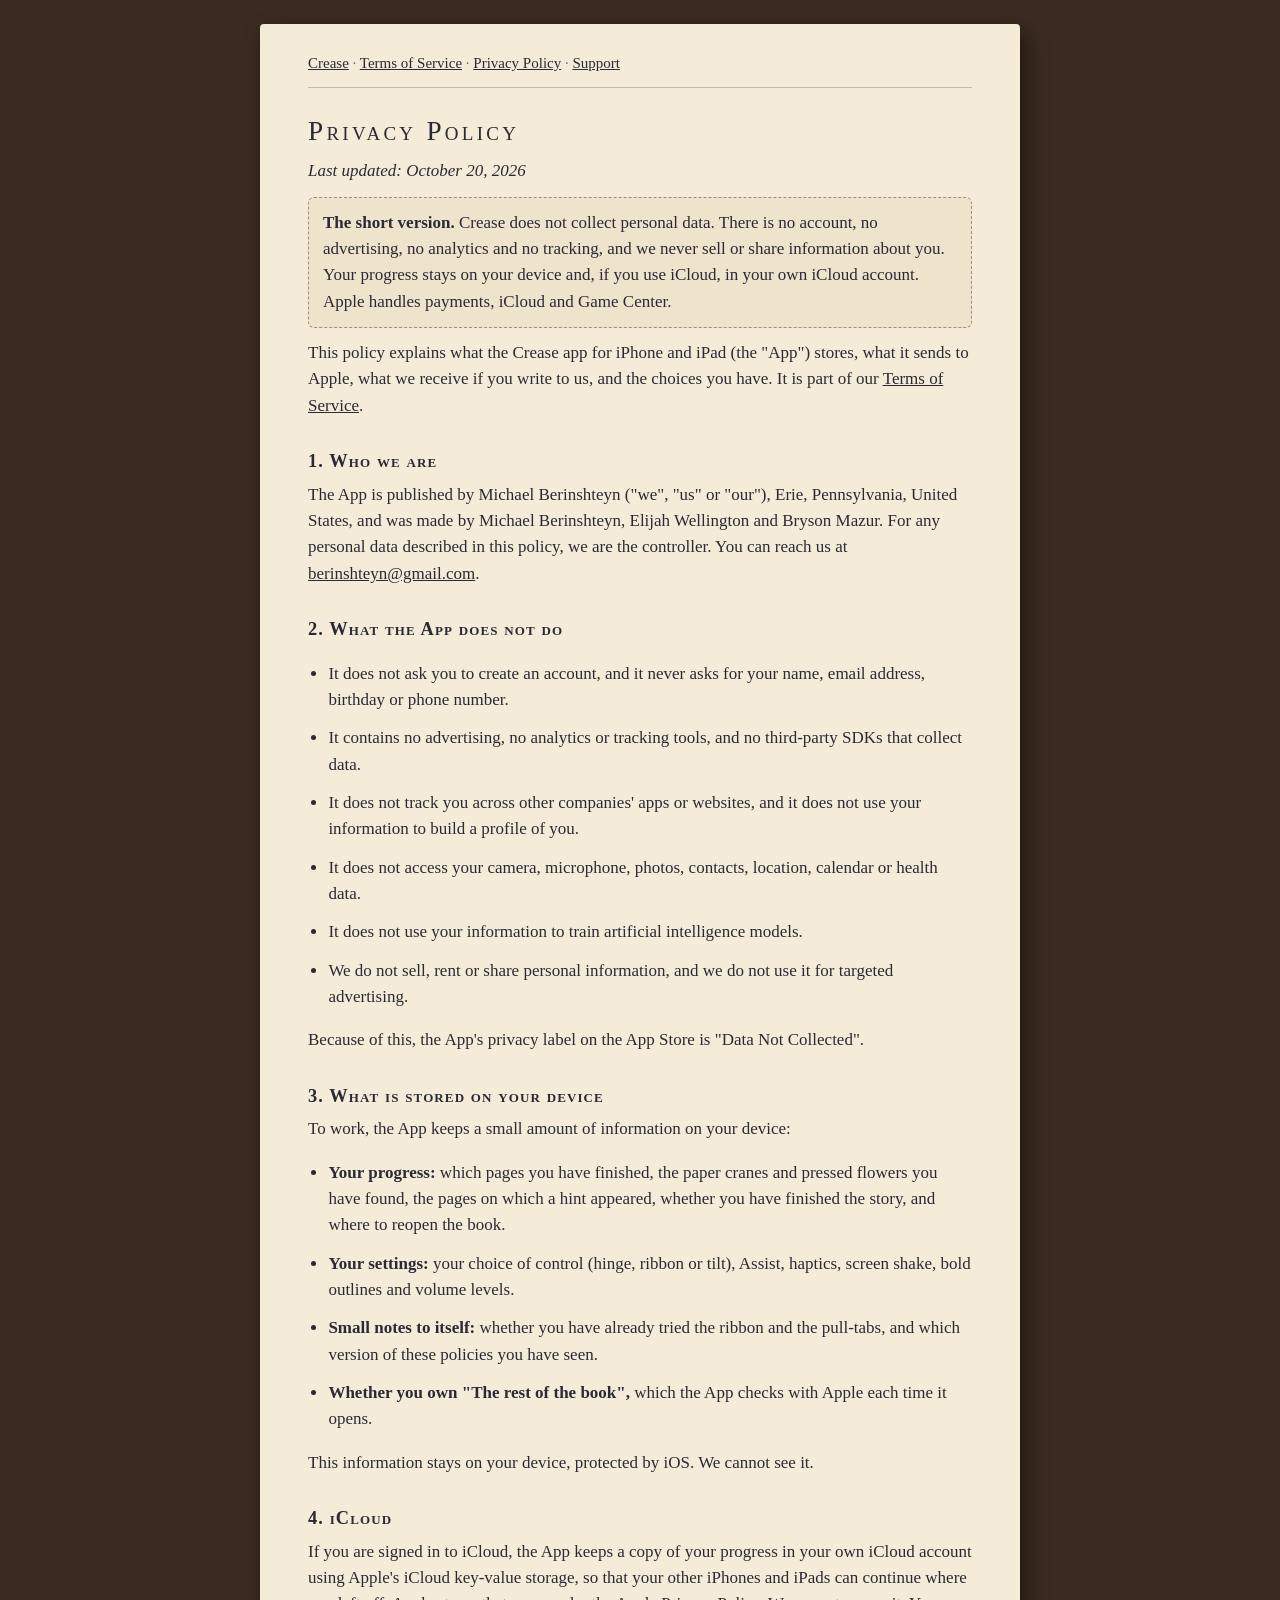
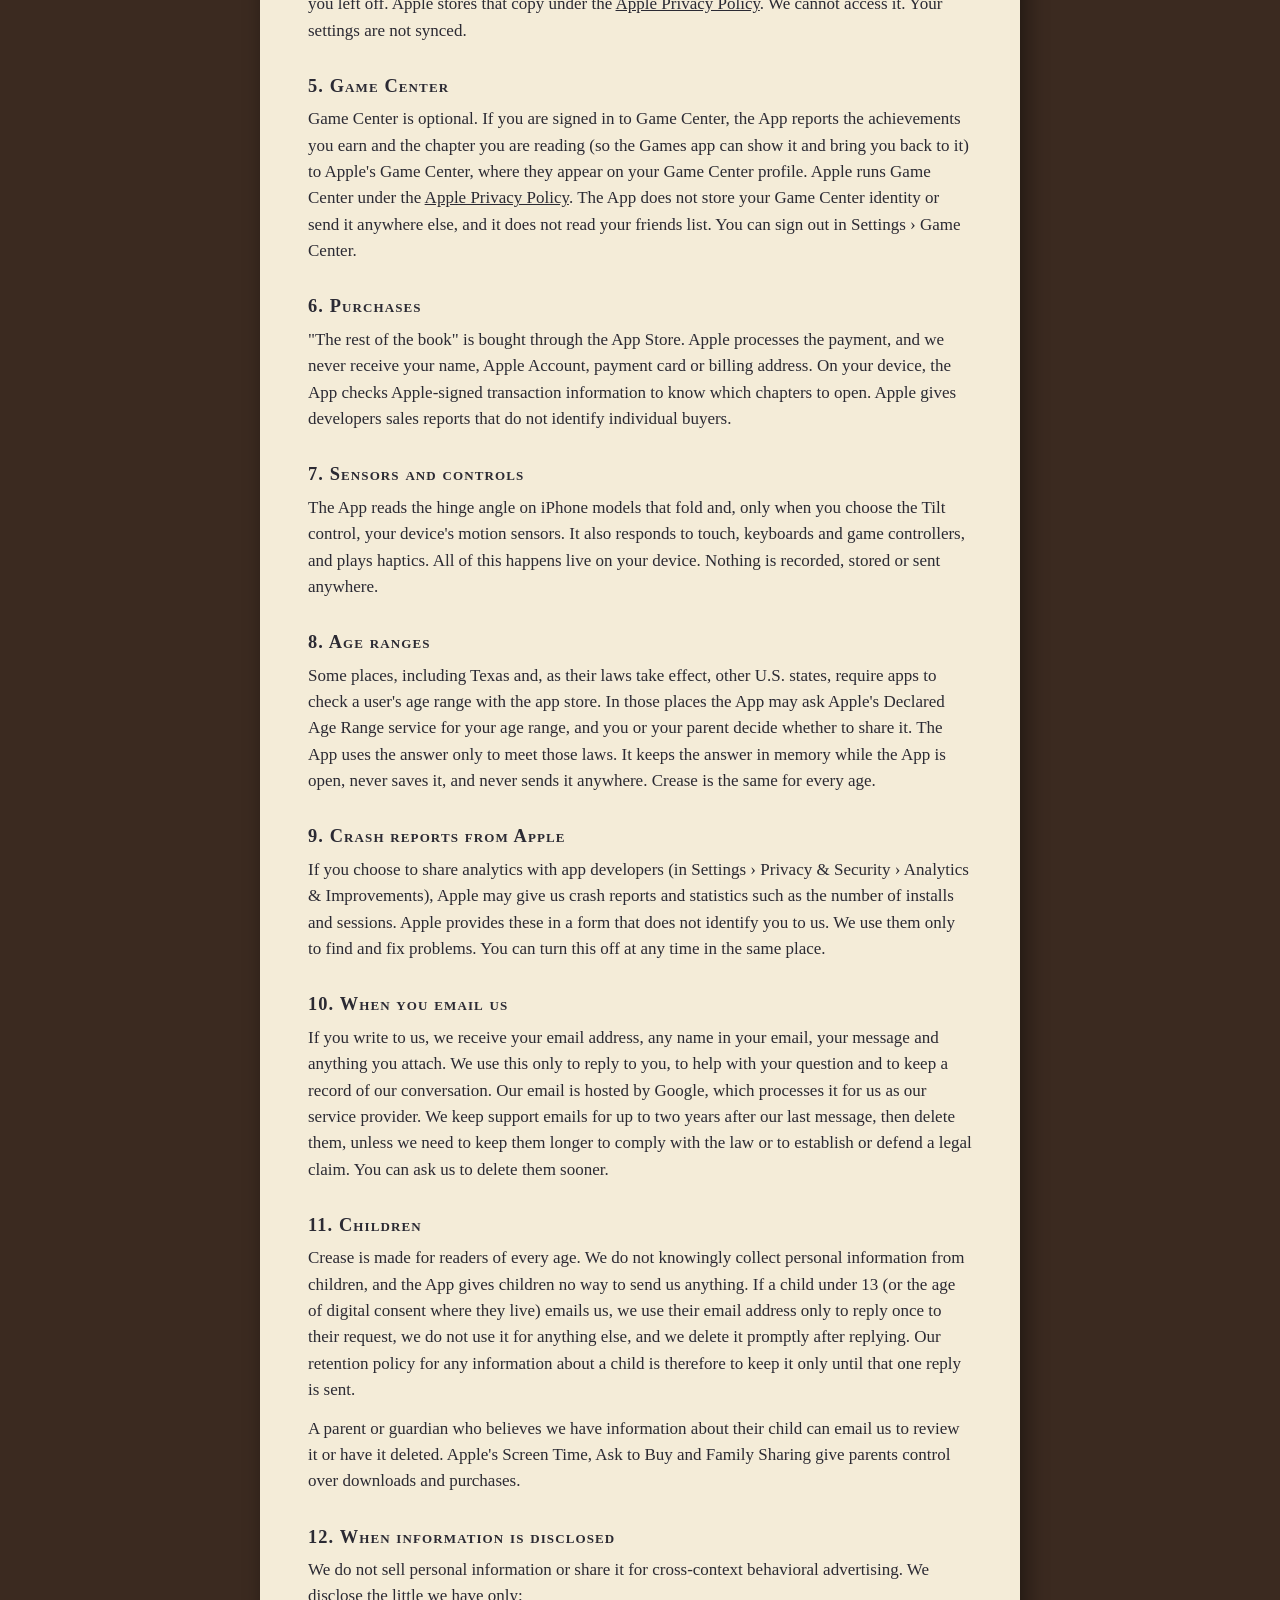
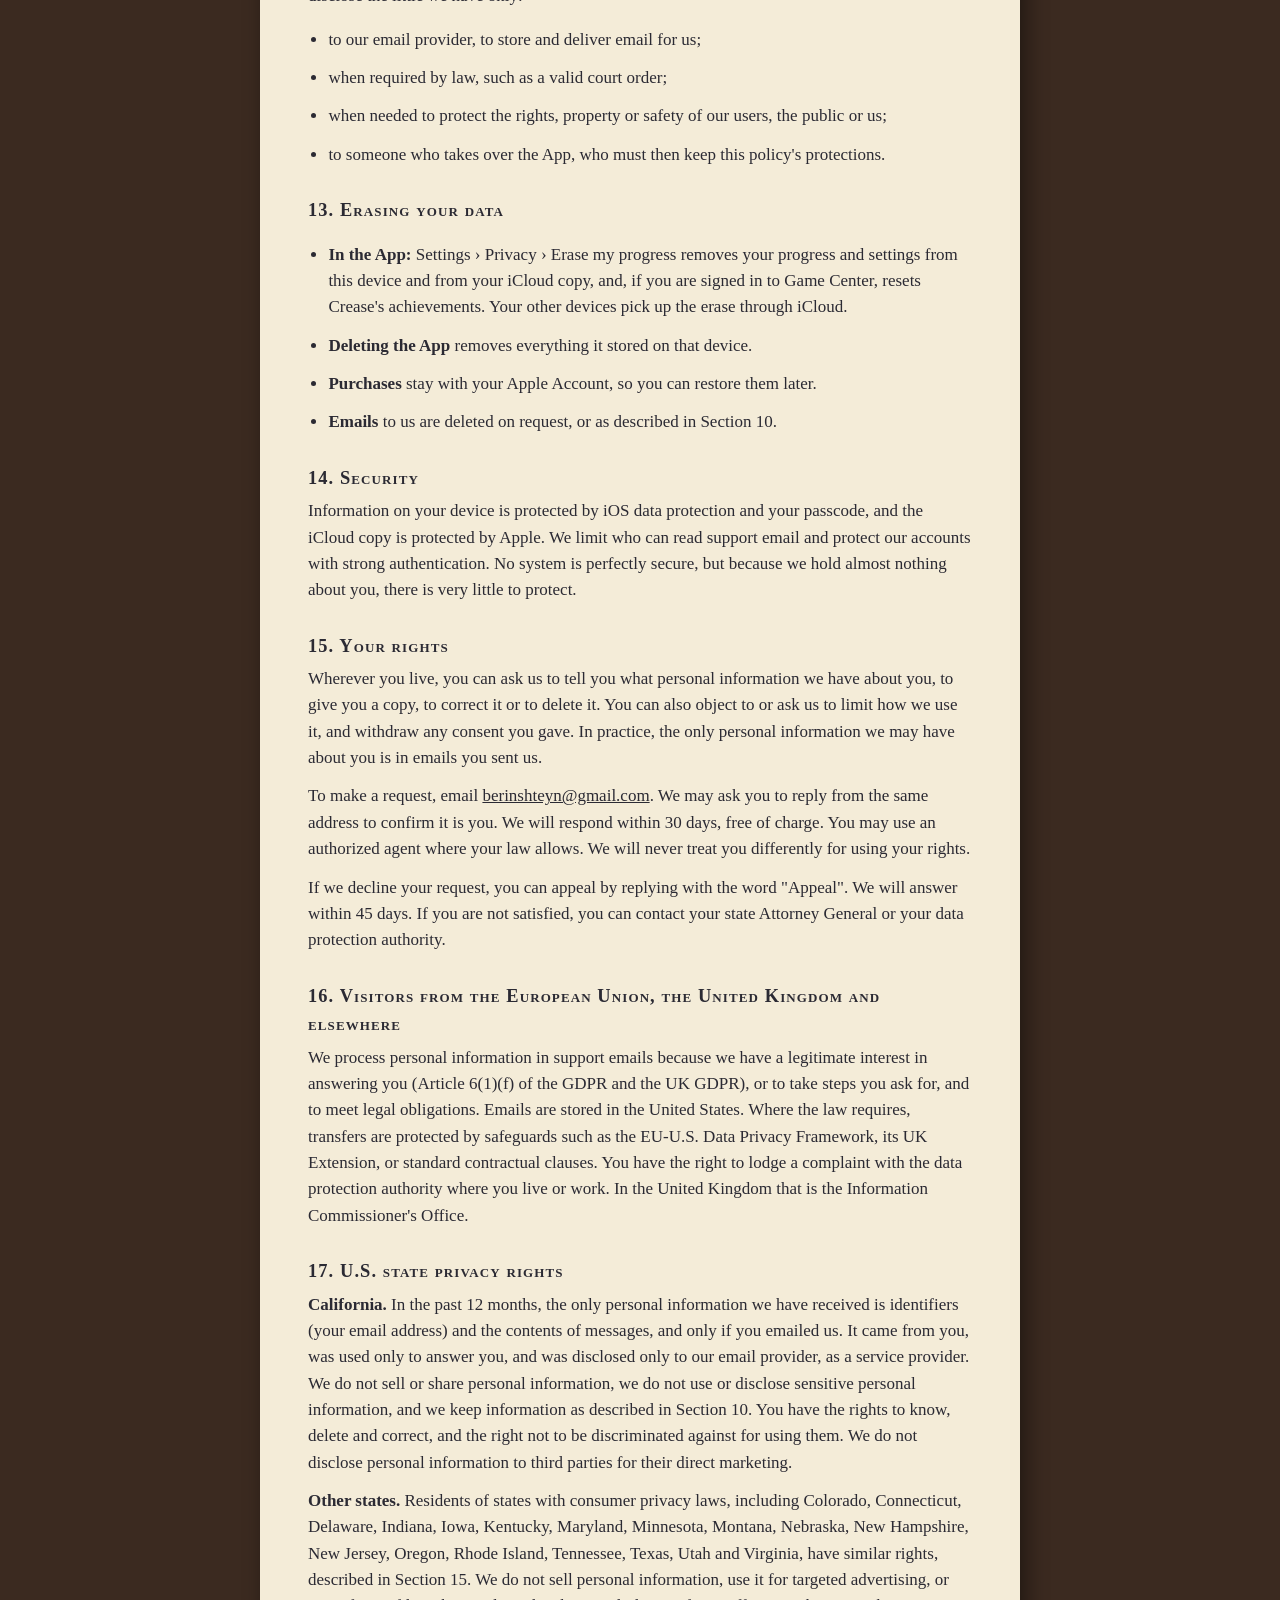
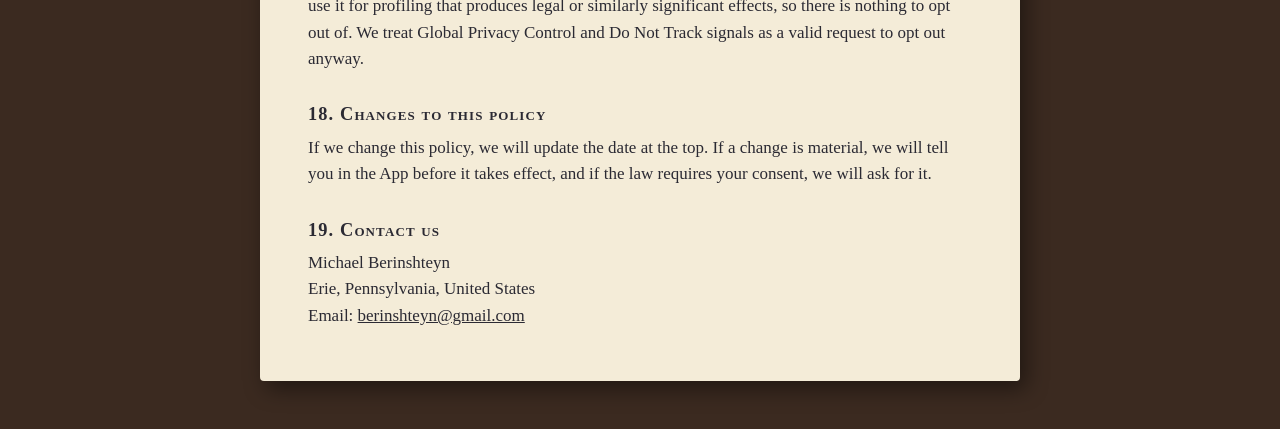
==== privacy.html @ 49b08457 "Update pages from the Crease app" ====
<!doctype html>
<html lang="en">
<head>
<meta charset="utf-8">
<meta name="viewport" content="width=device-width, initial-scale=1">
<title>Privacy Policy · Crease</title>
<link rel="stylesheet" href="style.css">
</head>
<body>
<main class="page">
<nav><a href="index.html">Crease</a> · <a href="terms.html">Terms of Service</a> · <a href="privacy.html">Privacy Policy</a> · <a href="support.html">Support</a></nav>
<h1>Privacy Policy</h1>
<p><em>Last updated: October 20, 2026</em></p>
<p class="callout"><strong>The short version.</strong> Crease does not collect personal data. There is no account, no advertising, no analytics and no tracking, and we never sell or share information about you. Your progress stays on your device and, if you use iCloud, in your own iCloud account. Apple handles payments, iCloud and Game Center.</p>
<p>This policy explains what the Crease app for iPhone and iPad (the "App") stores, what it sends to Apple, what we receive if you write to us, and the choices you have. It is part of our <a href="terms.html">Terms of Service</a>.</p>
<h2>1. Who we are</h2>
<p>The App is published by Michael Berinshteyn ("we", "us" or "our"), Erie, Pennsylvania, United States, and was made by Michael Berinshteyn, Elijah Wellington and Bryson Mazur. For any personal data described in this policy, we are the controller. You can reach us at <a href="mailto:berinshteyn@gmail.com">berinshteyn@gmail.com</a>.</p>
<h2>2. What the App does not do</h2>
<ul>
<li>It does not ask you to create an account, and it never asks for your name, email address, birthday or phone number.</li>
<li>It contains no advertising, no analytics or tracking tools, and no third-party SDKs that collect data.</li>
<li>It does not track you across other companies' apps or websites, and it does not use your information to build a profile of you.</li>
<li>It does not access your camera, microphone, photos, contacts, location, calendar or health data.</li>
<li>It does not use your information to train artificial intelligence models.</li>
<li>We do not sell, rent or share personal information, and we do not use it for targeted advertising.</li>
</ul>
<p>Because of this, the App's privacy label on the App Store is "Data Not Collected".</p>
<h2>3. What is stored on your device</h2>
<p>To work, the App keeps a small amount of information on your device:</p>
<ul>
<li><strong>Your progress:</strong> which pages you have finished, the paper cranes and pressed flowers you have found, the pages on which a hint appeared, whether you have finished the story, and where to reopen the book.</li>
<li><strong>Your settings:</strong> your choice of control (hinge, ribbon or tilt), Assist, haptics, screen shake, bold outlines and volume levels.</li>
<li><strong>Small notes to itself:</strong> whether you have already tried the ribbon and the pull-tabs, and which version of these policies you have seen.</li>
<li><strong>Whether you own "The rest of the book",</strong> which the App checks with Apple each time it opens.</li>
</ul>
<p>This information stays on your device, protected by iOS. We cannot see it.</p>
<h2>4. iCloud</h2>
<p>If you are signed in to iCloud, the App keeps a copy of your progress in your own iCloud account using Apple's iCloud key-value storage, so that your other iPhones and iPads can continue where you left off. Apple stores that copy under the <a href="https://www.apple.com/legal/privacy/">Apple Privacy Policy</a>. We cannot access it. Your settings are not synced.</p>
<h2>5. Game Center</h2>
<p>Game Center is optional. If you are signed in to Game Center, the App reports the achievements you earn and the chapter you are reading (so the Games app can show it and bring you back to it) to Apple's Game Center, where they appear on your Game Center profile. Apple runs Game Center under the <a href="https://www.apple.com/legal/privacy/">Apple Privacy Policy</a>. The App does not store your Game Center identity or send it anywhere else, and it does not read your friends list. You can sign out in Settings › Game Center.</p>
<h2>6. Purchases</h2>
<p>"The rest of the book" is bought through the App Store. Apple processes the payment, and we never receive your name, Apple Account, payment card or billing address. On your device, the App checks Apple-signed transaction information to know which chapters to open. Apple gives developers sales reports that do not identify individual buyers.</p>
<h2>7. Sensors and controls</h2>
<p>The App reads the hinge angle on iPhone models that fold and, only when you choose the Tilt control, your device's motion sensors. It also responds to touch, keyboards and game controllers, and plays haptics. All of this happens live on your device. Nothing is recorded, stored or sent anywhere.</p>
<h2>8. Age ranges</h2>
<p>Some places, including Texas and, as their laws take effect, other U.S. states, require apps to check a user's age range with the app store. In those places the App may ask Apple's Declared Age Range service for your age range, and you or your parent decide whether to share it. The App uses the answer only to meet those laws. It keeps the answer in memory while the App is open, never saves it, and never sends it anywhere. Crease is the same for every age.</p>
<h2>9. Crash reports from Apple</h2>
<p>If you choose to share analytics with app developers (in Settings › Privacy &amp; Security › Analytics &amp; Improvements), Apple may give us crash reports and statistics such as the number of installs and sessions. Apple provides these in a form that does not identify you to us. We use them only to find and fix problems. You can turn this off at any time in the same place.</p>
<h2>10. When you email us</h2>
<p>If you write to us, we receive your email address, any name in your email, your message and anything you attach. We use this only to reply to you, to help with your question and to keep a record of our conversation. Our email is hosted by Google, which processes it for us as our service provider. We keep support emails for up to two years after our last message, then delete them, unless we need to keep them longer to comply with the law or to establish or defend a legal claim. You can ask us to delete them sooner.</p>
<h2>11. Children</h2>
<p>Crease is made for readers of every age. We do not knowingly collect personal information from children, and the App gives children no way to send us anything. If a child under 13 (or the age of digital consent where they live) emails us, we use their email address only to reply once to their request, we do not use it for anything else, and we delete it promptly after replying. Our retention policy for any information about a child is therefore to keep it only until that one reply is sent.</p>
<p>A parent or guardian who believes we have information about their child can email us to review it or have it deleted. Apple's Screen Time, Ask to Buy and Family Sharing give parents control over downloads and purchases.</p>
<h2>12. When information is disclosed</h2>
<p>We do not sell personal information or share it for cross-context behavioral advertising. We disclose the little we have only:</p>
<ul>
<li>to our email provider, to store and deliver email for us;</li>
<li>when required by law, such as a valid court order;</li>
<li>when needed to protect the rights, property or safety of our users, the public or us;</li>
<li>to someone who takes over the App, who must then keep this policy's protections.</li>
</ul>
<h2>13. Erasing your data</h2>
<ul>
<li><strong>In the App:</strong> Settings › Privacy › Erase my progress removes your progress and settings from this device and from your iCloud copy, and, if you are signed in to Game Center, resets Crease's achievements. Your other devices pick up the erase through iCloud.</li>
<li><strong>Deleting the App</strong> removes everything it stored on that device.</li>
<li><strong>Purchases</strong> stay with your Apple Account, so you can restore them later.</li>
<li><strong>Emails</strong> to us are deleted on request, or as described in Section 10.</li>
</ul>
<h2>14. Security</h2>
<p>Information on your device is protected by iOS data protection and your passcode, and the iCloud copy is protected by Apple. We limit who can read support email and protect our accounts with strong authentication. No system is perfectly secure, but because we hold almost nothing about you, there is very little to protect.</p>
<h2>15. Your rights</h2>
<p>Wherever you live, you can ask us to tell you what personal information we have about you, to give you a copy, to correct it or to delete it. You can also object to or ask us to limit how we use it, and withdraw any consent you gave. In practice, the only personal information we may have about you is in emails you sent us.</p>
<p>To make a request, email <a href="mailto:berinshteyn@gmail.com">berinshteyn@gmail.com</a>. We may ask you to reply from the same address to confirm it is you. We will respond within 30 days, free of charge. You may use an authorized agent where your law allows. We will never treat you differently for using your rights.</p>
<p>If we decline your request, you can appeal by replying with the word "Appeal". We will answer within 45 days. If you are not satisfied, you can contact your state Attorney General or your data protection authority.</p>
<h2>16. Visitors from the European Union, the United Kingdom and elsewhere</h2>
<p>We process personal information in support emails because we have a legitimate interest in answering you (Article 6(1)(f) of the GDPR and the UK GDPR), or to take steps you ask for, and to meet legal obligations. Emails are stored in the United States. Where the law requires, transfers are protected by safeguards such as the EU-U.S. Data Privacy Framework, its UK Extension, or standard contractual clauses. You have the right to lodge a complaint with the data protection authority where you live or work. In the United Kingdom that is the Information Commissioner's Office.</p>
<h2>17. U.S. state privacy rights</h2>
<p><strong>California.</strong> In the past 12 months, the only personal information we have received is identifiers (your email address) and the contents of messages, and only if you emailed us. It came from you, was used only to answer you, and was disclosed only to our email provider, as a service provider. We do not sell or share personal information, we do not use or disclose sensitive personal information, and we keep information as described in Section 10. You have the rights to know, delete and correct, and the right not to be discriminated against for using them. We do not disclose personal information to third parties for their direct marketing.</p>
<p><strong>Other states.</strong> Residents of states with consumer privacy laws, including Colorado, Connecticut, Delaware, Indiana, Iowa, Kentucky, Maryland, Minnesota, Montana, Nebraska, New Hampshire, New Jersey, Oregon, Rhode Island, Tennessee, Texas, Utah and Virginia, have similar rights, described in Section 15. We do not sell personal information, use it for targeted advertising, or use it for profiling that produces legal or similarly significant effects, so there is nothing to opt out of. We treat Global Privacy Control and Do Not Track signals as a valid request to opt out anyway.</p>
<h2>18. Changes to this policy</h2>
<p>If we change this policy, we will update the date at the top. If a change is material, we will tell you in the App before it takes effect, and if the law requires your consent, we will ask for it.</p>
<h2>19. Contact us</h2>
<p>Michael Berinshteyn<br>
Erie, Pennsylvania, United States<br>
Email: <a href="mailto:berinshteyn@gmail.com">berinshteyn@gmail.com</a></p>
</main>
</body>
</html>
---- style.css ----
:root {
  --paper: #f4ecd8;
  --paper-shade: #e9dec3;
  --ink: #2b2a33;
  --pencil: #6e6a70;
  --desk: #3b2a20;
  --seal: #e4572e;
}
@media (prefers-color-scheme: dark) {
  :root { --desk: #1b130e; }
}
* { box-sizing: border-box; }
body {
  margin: 0;
  background: var(--desk);
  color: var(--ink);
  font: 17px/1.55 "New York", ui-serif, Georgia, "Times New Roman", serif;
  padding: 24px 16px 48px;
}
.page {
  max-width: 760px;
  margin: 0 auto;
  background: var(--paper);
  border-radius: 4px;
  box-shadow: 6px 8px 22px rgba(0, 0, 0, 0.45);
  padding: 28px clamp(18px, 5vw, 48px) 40px;
}
nav { font-size: 15px; color: var(--pencil); border-bottom: 1px solid rgba(43, 42, 51, 0.25); padding-bottom: 12px; }
nav a { color: var(--ink); }
h1 { font-variant: small-caps; letter-spacing: 0.12em; font-weight: 500; font-size: 1.7rem; margin: 22px 0 6px; }
h2 { font-variant: small-caps; letter-spacing: 0.06em; font-weight: 600; font-size: 1.15rem; margin: 28px 0 6px; }
p, li { margin: 0 0 12px; }
ul { padding-left: 1.2em; }
a { color: var(--ink); }
.callout { border: 1.3px dashed rgba(43, 42, 51, 0.45); background: rgba(233, 222, 195, 0.6); border-radius: 6px; padding: 12px 14px; }
.seal { display: inline-block; width: 12px; height: 12px; border-radius: 50%; background: var(--seal); vertical-align: middle; }
.lede { font-style: italic; }
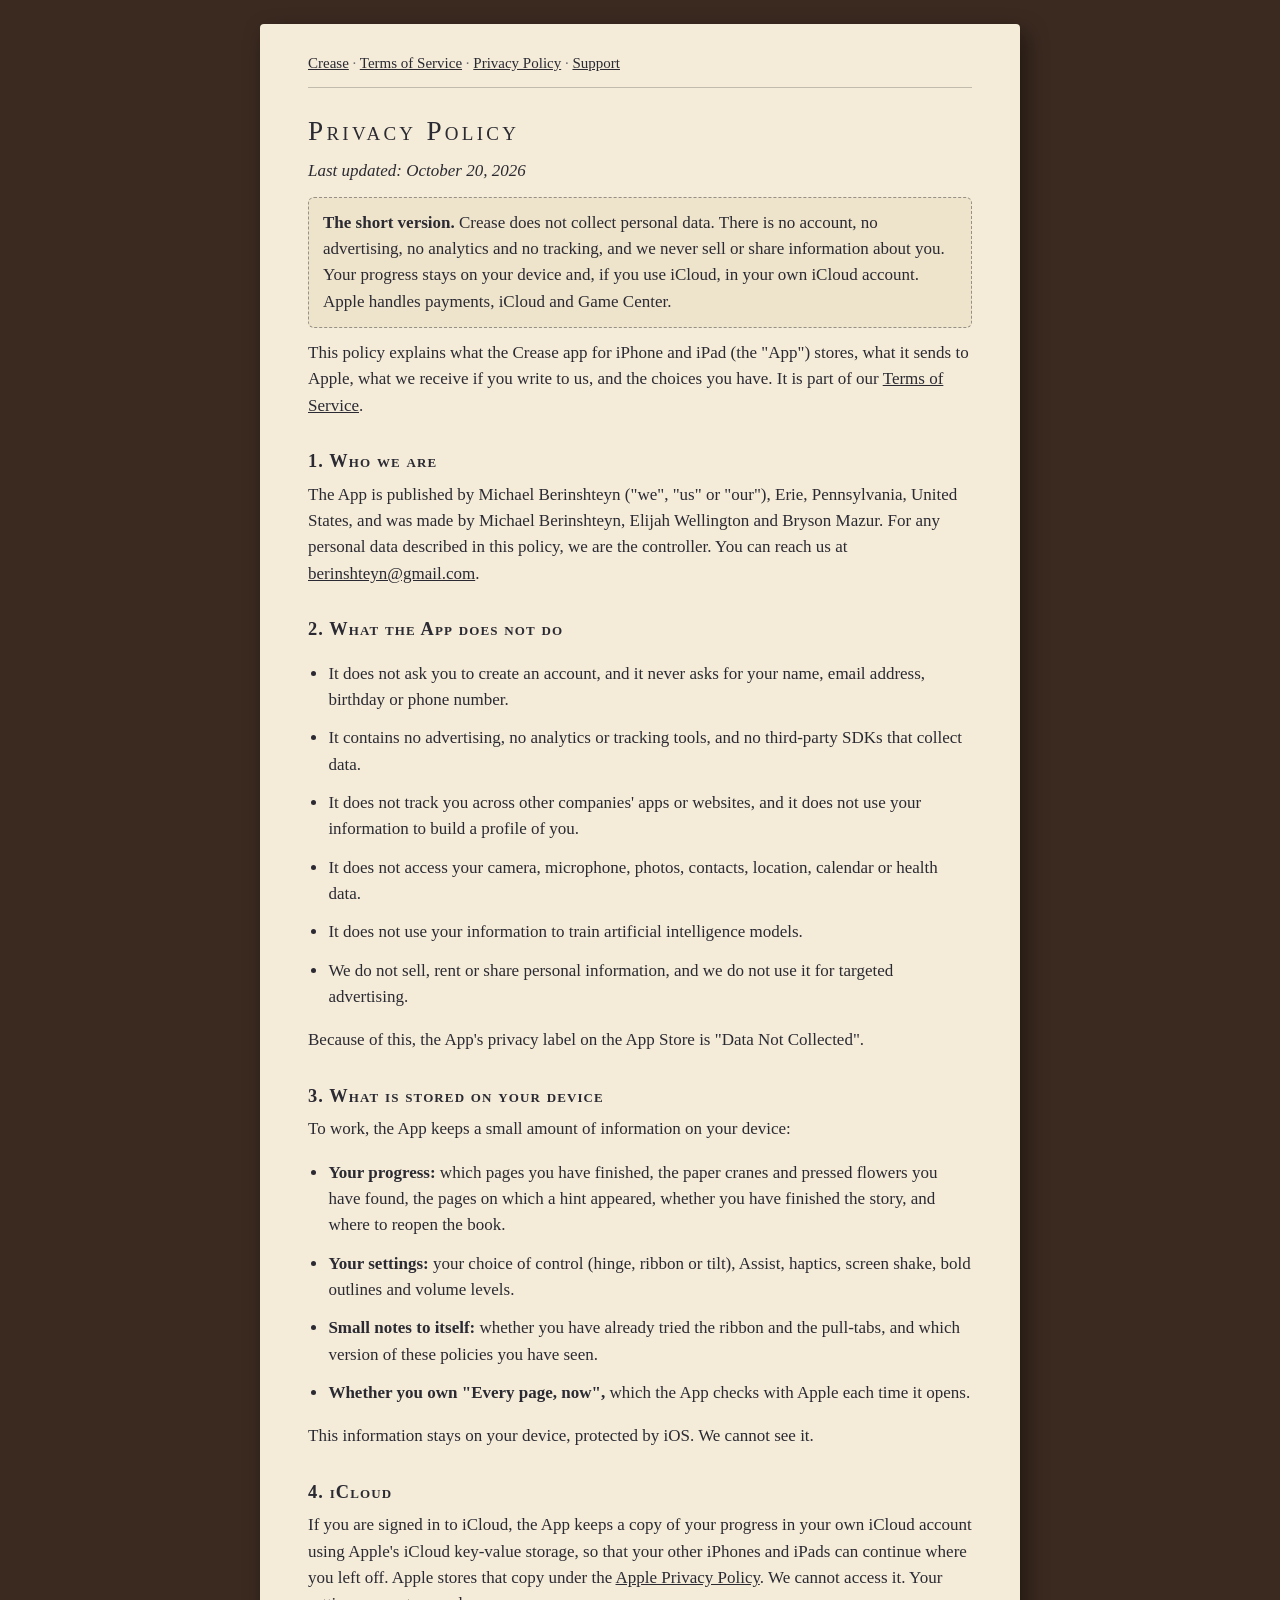
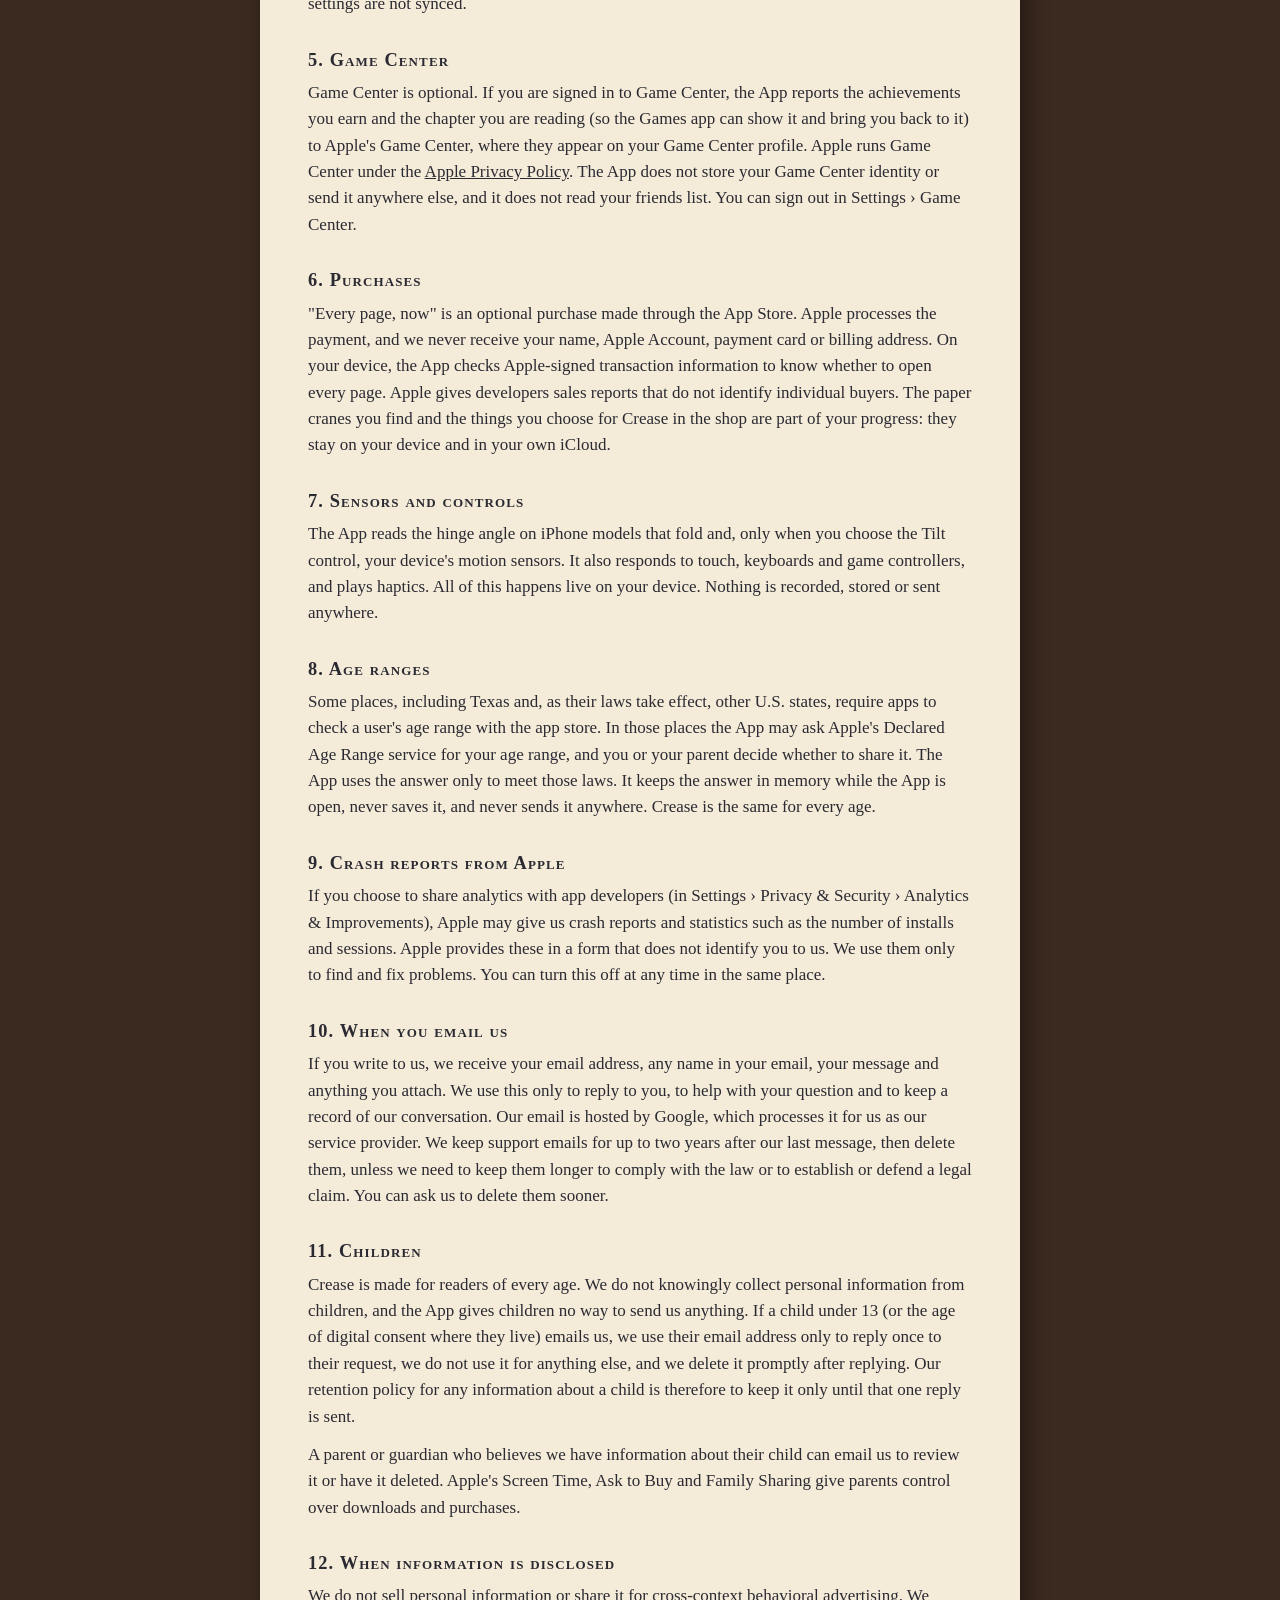
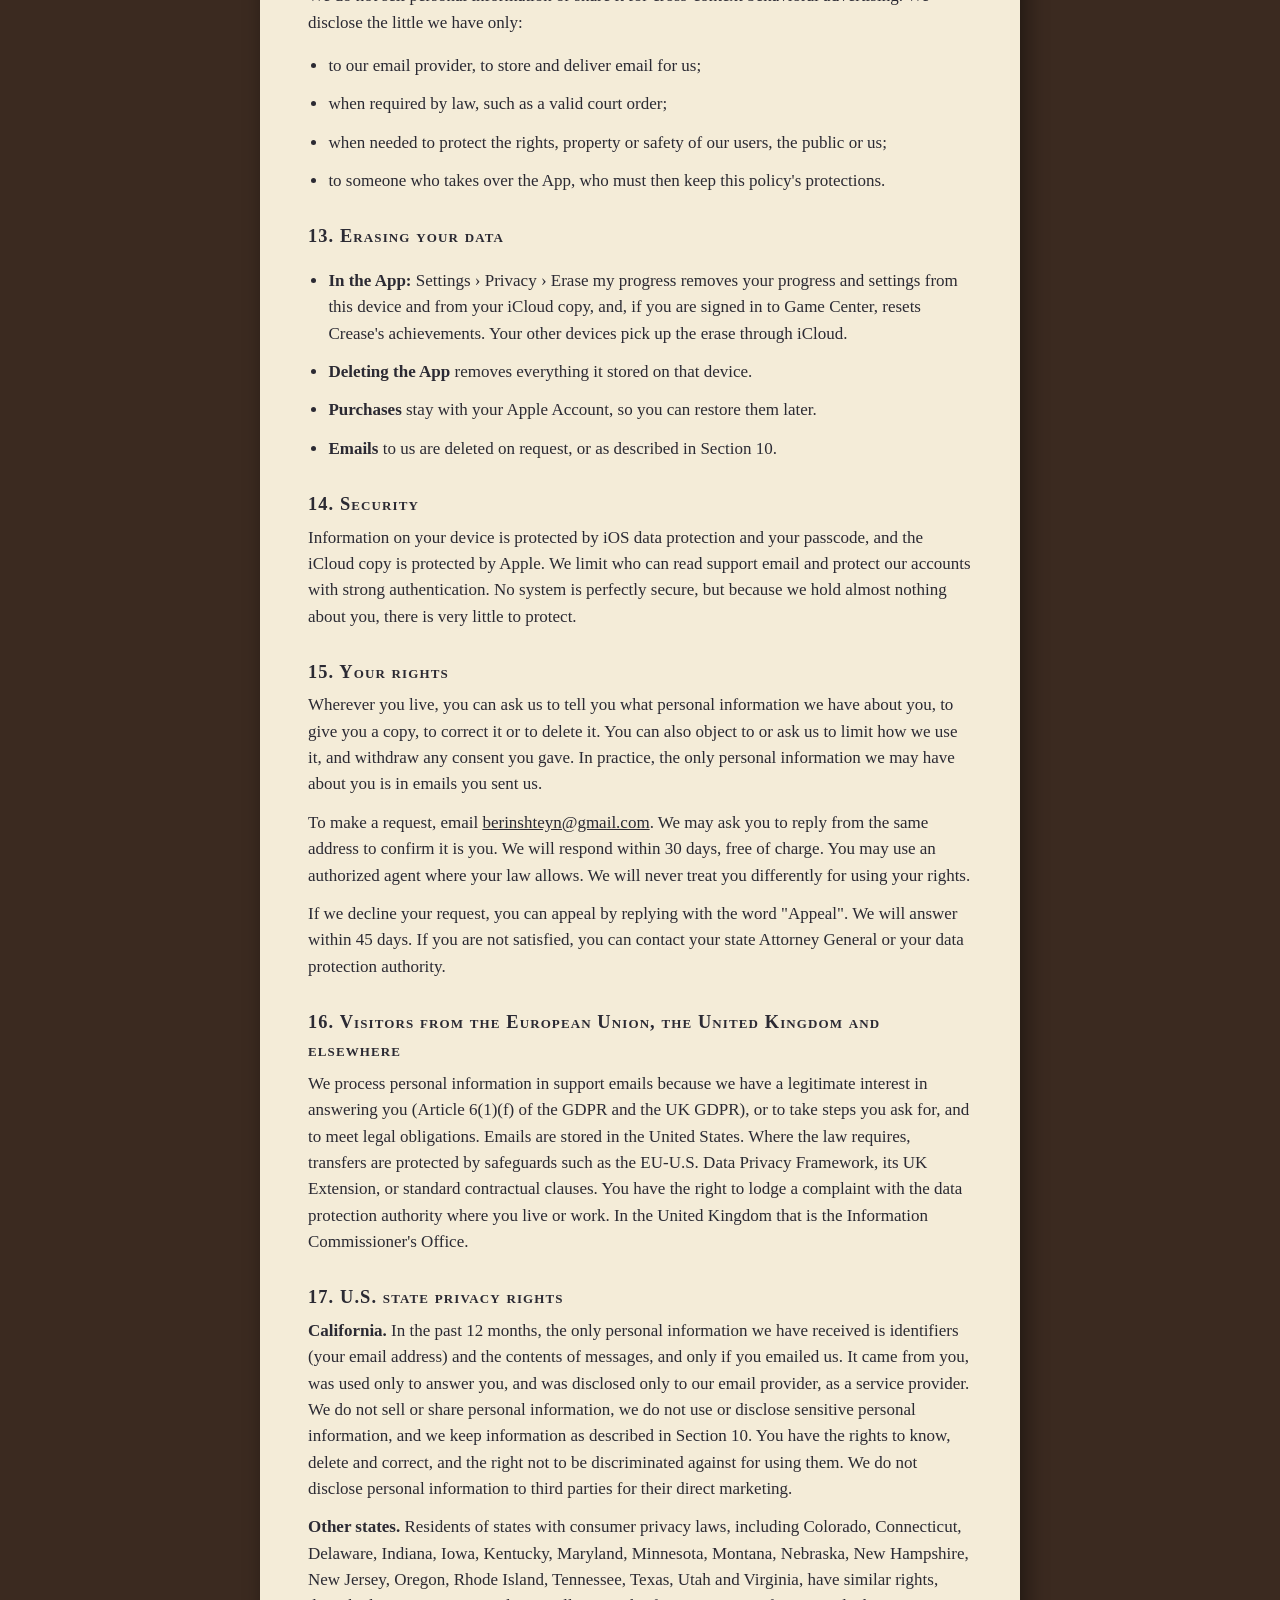
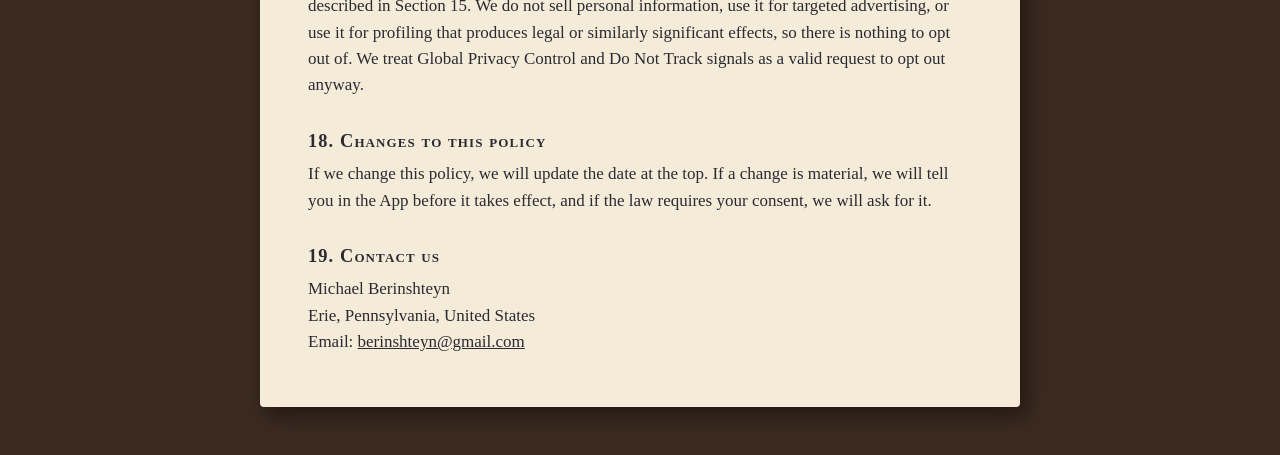
==== commit 0ce9b434: "Update pages from the Crease app" ====
--- a/privacy.html
+++ b/privacy.html
@@ -31,7 +31,7 @@
 <li><strong>Your progress:</strong> which pages you have finished, the paper cranes and pressed flowers you have found, the pages on which a hint appeared, whether you have finished the story, and where to reopen the book.</li>
 <li><strong>Your settings:</strong> your choice of control (hinge, ribbon or tilt), Assist, haptics, screen shake, bold outlines and volume levels.</li>
 <li><strong>Small notes to itself:</strong> whether you have already tried the ribbon and the pull-tabs, and which version of these policies you have seen.</li>
-<li><strong>Whether you own "The rest of the book",</strong> which the App checks with Apple each time it opens.</li>
+<li><strong>Whether you own "Every page, now",</strong> which the App checks with Apple each time it opens.</li>
 </ul>
 <p>This information stays on your device, protected by iOS. We cannot see it.</p>
 <h2>4. iCloud</h2>
@@ -39,7 +39,7 @@
 <h2>5. Game Center</h2>
 <p>Game Center is optional. If you are signed in to Game Center, the App reports the achievements you earn and the chapter you are reading (so the Games app can show it and bring you back to it) to Apple's Game Center, where they appear on your Game Center profile. Apple runs Game Center under the <a href="https://www.apple.com/legal/privacy/">Apple Privacy Policy</a>. The App does not store your Game Center identity or send it anywhere else, and it does not read your friends list. You can sign out in Settings › Game Center.</p>
 <h2>6. Purchases</h2>
-<p>"The rest of the book" is bought through the App Store. Apple processes the payment, and we never receive your name, Apple Account, payment card or billing address. On your device, the App checks Apple-signed transaction information to know which chapters to open. Apple gives developers sales reports that do not identify individual buyers.</p>
+<p>"Every page, now" is an optional purchase made through the App Store. Apple processes the payment, and we never receive your name, Apple Account, payment card or billing address. On your device, the App checks Apple-signed transaction information to know whether to open every page. Apple gives developers sales reports that do not identify individual buyers. The paper cranes you find and the things you choose for Crease in the shop are part of your progress: they stay on your device and in your own iCloud.</p>
 <h2>7. Sensors and controls</h2>
 <p>The App reads the hinge angle on iPhone models that fold and, only when you choose the Tilt control, your device's motion sensors. It also responds to touch, keyboards and game controllers, and plays haptics. All of this happens live on your device. Nothing is recorded, stored or sent anywhere.</p>
 <h2>8. Age ranges</h2>
